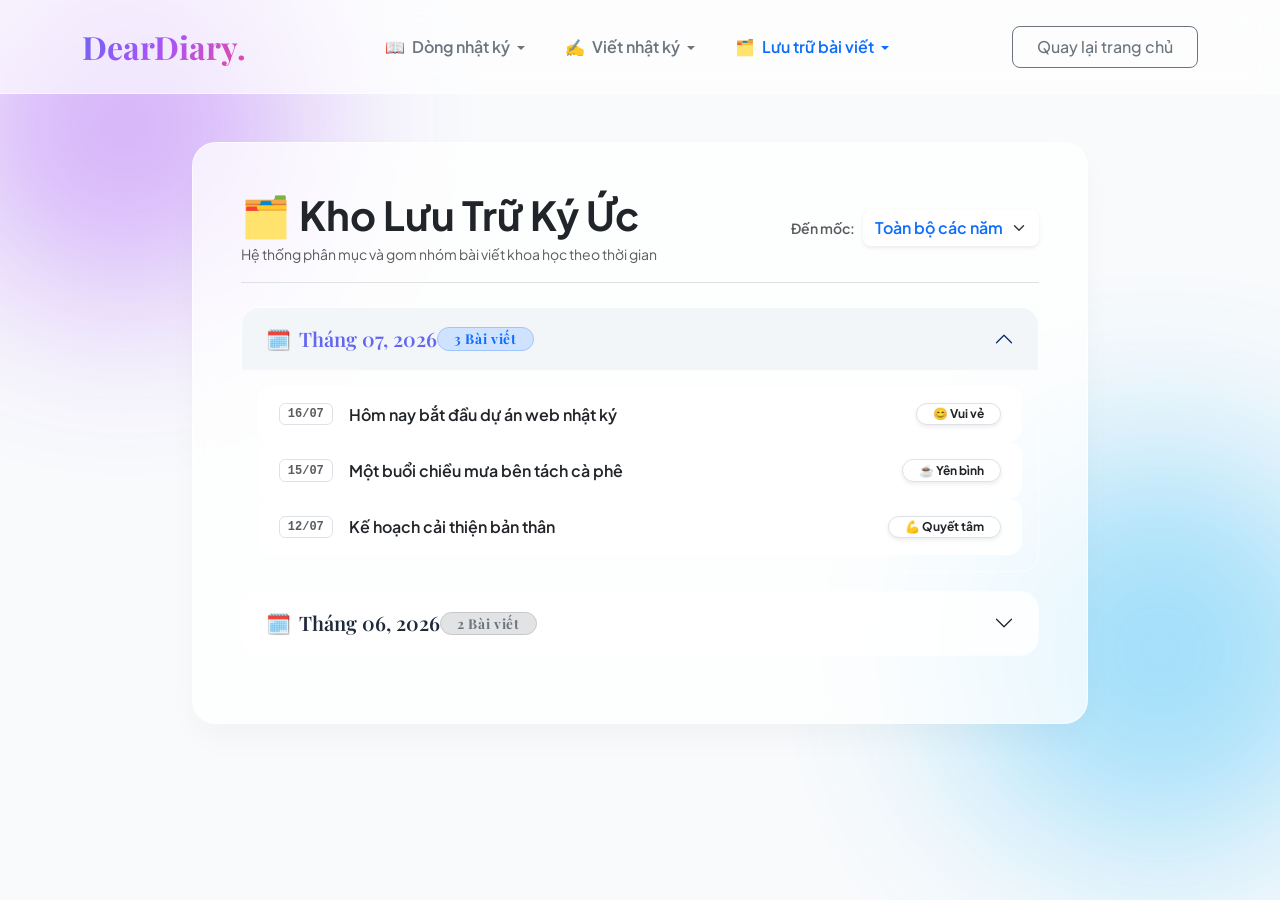
==== storage/archive_post.html @ f4c93299 "V1_Daily_Diary Thay đổi giao diện toàn bộ website" ====
<!doctype html>
<html lang="vi">
   <head>
      <meta charset="UTF-8" />
      <meta name="viewport" content="width=device-width, initial-scale=1.0" />
      <title>Kho Lưu Trữ Bài Viết - DearDiary</title>

      <!-- 1. Nhúng Bootstrap CSS v5.3.8 từ CDN chính thức -->
      <link href="https://cdn.jsdelivr.net/npm/bootstrap@5.3.8/dist/css/bootstrap.min.css" rel="stylesheet" />

      <!-- Google Fonts: Plus Jakarta Sans & Playfair Display -->
      <link
         href="https://fonts.googleapis.com/css2?family=Plus+Jakarta+Sans:wght@400;500;600;700&family=Playfair+Display:ital,wght@0,600;1,400&display=swap"
         rel="stylesheet"
      />

      <!-- Nhúng file CSS tùy biến -->
      <link rel="stylesheet" href="../assets/style.css" />

      <style>
         :root {
            --primary-gradient: linear-gradient(135deg, #6366f1 0%, #a855f7 50%, #ec4899 100%);
            --glass-bg: rgba(255, 255, 255, 0.75);
            --glass-border: rgba(255, 255, 255, 0.6);
         }

         body {
            font-family: "Plus Jakarta Sans", sans-serif;
            background-color: #f8fafc;
            color: #1e293b;
            min-height: 100vh;
            overflow-x: hidden;
         }

         /* Đốm sáng bồng bềnh làm nền (Ambient Glow Orbs) */
         .ambient-orb {
            position: fixed;
            border-radius: 50%;
            filter: blur(90px);
            z-index: -1;
            opacity: 0.45;
            animation: floatOrb 12s infinite alternate ease-in-out;
         }
         .orb-1 {
            width: 350px;
            height: 350px;
            background: #a855f7;
            top: -50px;
            left: -50px;
         }
         .orb-2 {
            width: 400px;
            height: 400px;
            background: #38bdf8;
            bottom: 50px;
            right: -80px;
            animation-delay: -5s;
         }

         @keyframes floatOrb {
            0% {
               transform: translate(0, 0) scale(1);
            }
            100% {
               transform: translate(40px, 50px) scale(1.15);
            }
         }

         /* Navbar Thủy Tinh (Glassmorphism Navbar) */
         .navbar-glass {
            background: rgba(255, 255, 255, 0.65) !important;
            backdrop-filter: blur(16px);
            -webkit-backdrop-filter: blur(16px);
            border-bottom: 1px solid var(--glass-border);
         }

         .logo-brand {
            font-family: "Playfair Display", serif;
            background: var(--primary-gradient);
            background-clip: text;
            -webkit-background-clip: text;
            -webkit-text-fill-color: transparent;
            font-weight: 700;
         }

         /* Dropdown Animation Bay Bổng */
         @media (min-width: 992px) {
            .navbar-nav .dropdown:hover .dropdown-menu {
               opacity: 1;
               visibility: visible;
               transform: translateY(0) scale(1);
               pointer-events: auto;
            }
            .dropdown-menu {
               display: block;
               opacity: 0;
               visibility: hidden;
               transform: translateY(12px) scale(0.95);
               transition: all 0.28s cubic-bezier(0.34, 1.56, 0.64, 1);
               pointer-events: none;
            }
         }

         .dropdown-menu {
            border-radius: 20px !important;
            background: rgba(255, 255, 255, 0.9) !important;
            backdrop-filter: blur(12px);
            border: 1px solid var(--glass-border) !important;
            box-shadow: 0 20px 40px rgba(0, 0, 0, 0.08) !important;
            padding: 10px !important;
         }

         .dropdown-item {
            border-radius: 12px;
            padding: 8px 16px;
            font-weight: 500;
            color: #475569;
            transition: all 0.2s ease;
         }
         .dropdown-item:hover {
            background: rgba(99, 102, 241, 0.08) !important;
            color: #6366f1 !important;
            transform: translateX(6px);
         }

         .dropdown-toggle::after {
            transition: transform 0.25s ease;
            vertical-align: middle;
         }
         .dropdown:hover .dropdown-toggle::after,
         .dropdown-toggle[aria-expanded="true"]::after {
            transform: rotate(180deg);
         }

         /* Accordion Thủy Tinh (Glassmorphism Accordion) */
         .archive-card-wrapper {
            background: var(--glass-bg);
            backdrop-filter: blur(12px);
            border: 1px solid var(--glass-border);
            border-radius: 24px !important;
            box-shadow: 0 15px 35px -5px rgba(0, 0, 0, 0.04);
         }

         .archive-accordion .accordion-item {
            background: transparent !important;
            border: 1px solid var(--glass-border) !important;
            border-radius: 18px !important;
            overflow: hidden;
            margin-bottom: 1.2rem;
         }

         .archive-accordion .accordion-button {
            background: rgba(255, 255, 255, 0.8) !important;
            color: #1e293b !important;
            font-family: "Playfair Display", serif;
            font-weight: 600;
            font-size: 1.25rem;
            padding: 1.2rem 1.5rem;
            box-shadow: none !important;
         }

         .archive-accordion .accordion-button:not(.collapsed) {
            color: #6366f1 !important;
            background: rgba(241, 245, 249, 0.9) !important;
         }

         /* Items trong từng mốc tháng */
         .archive-post-item {
            padding: 1rem 1.25rem;
            border-radius: 14px;
            transition: all 0.25s cubic-bezier(0.34, 1.56, 0.64, 1);
            background-color: rgba(255, 255, 255, 0.9);
            border: 1px solid var(--glass-border);
            cursor: pointer;
         }

         .archive-post-item:hover {
            background-color: #ffffff;
            border-color: #6366f1;
            transform: translateX(8px);
            box-shadow: 0 8px 20px rgba(99, 102, 241, 0.1);
         }

         /* Tinh chỉnh Modal Glassmorphism */
         .glass-modal .modal-content {
            background: rgba(255, 255, 255, 0.92) !important;
            backdrop-filter: blur(20px);
            border: 1px solid var(--glass-border) !important;
            border-radius: 28px !important;
            box-shadow: 0 25px 50px -12px rgba(0, 0, 0, 0.15) !important;
         }
      </style>
   </head>
   <body>
      <!-- Ambient Orbs -->
      <div class="ambient-orb orb-1"></div>
      <div class="ambient-orb orb-2"></div>

      <!-- ================= NAVBAR THỦY TINH ================= -->
      <nav class="navbar navbar-expand-lg navbar-glass sticky-top py-3">
         <div class="container">
            <!-- Brand Logo -->
            <a class="navbar-brand logo-brand fs-2" href="../index.html">DearDiary<span>.</span></a>

            <!-- Nút Toggle Mobile -->
            <button class="navbar-toggler border-0 shadow-none" type="button" data-bs-toggle="collapse" data-bs-target="#navbarDiaryContent">
               <span class="navbar-toggler-icon"></span>
            </button>

            <div class="collapse navbar-collapse" id="navbarDiaryContent">
               <ul class="navbar-nav mx-auto mb-2 mb-lg-0 gap-lg-2">
                  <!-- DROPDOWN 1: Dòng nhật ký -->
                  <li class="nav-item dropdown">
                     <a
                        class="nav-link dropdown-toggle fw-semibold px-3 text-secondary"
                        href="#"
                        id="diaryDropdown"
                        role="button"
                        data-bs-toggle="dropdown"
                     >
                        <span class="me-1">📖</span> Dòng nhật ký
                     </a>
                     <ul class="dropdown-menu border-0" aria-labelledby="diaryDropdown">
                        <li>
                           <a class="dropdown-item py-2 px-3" href="../write/all_post.html"> <span class="me-2">📅</span> Tất cả bài viết </a>
                        </li>
                        <li>
                           <a class="dropdown-item py-2 px-3" href="../write/favorite_posts.html">
                              <span class="me-2">⭐</span> Bài viết yêu thích
                           </a>
                        </li>
                        <li><hr class="dropdown-divider my-1" /></li>
                        <li>
                           <a class="dropdown-item py-2 px-3" href="../write/secret_posts.html"> <span class="me-2">🔒</span> Nhật ký bí mật </a>
                        </li>
                     </ul>
                  </li>

                  <!-- DROPDOWN 2: Viết nhật ký -->
                  <li class="nav-item dropdown">
                     <a
                        class="nav-link dropdown-toggle fw-semibold px-3 text-secondary"
                        href="#"
                        id="writeDropdown"
                        role="button"
                        data-bs-toggle="dropdown"
                     >
                        <span class="me-1">✍️</span> Viết nhật ký
                     </a>
                     <ul class="dropdown-menu border-0" aria-labelledby="writeDropdown">
                        <li>
                           <a class="dropdown-item py-2 px-3" href="../write/post.html"> <span class="me-2">📝</span> Viết bài mới </a>
                        </li>
                        <li>
                           <a class="dropdown-item py-2 px-3" href="../write/quick_post.html">
                              <span class="me-2">⚡</span> Viết nhanh (Short-note)
                           </a>
                        </li>
                        <li><hr class="dropdown-divider my-1" /></li>
                        <li>
                           <a class="dropdown-item py-2 px-3" href="../write/image_diary.html"> <span class="me-2">🖼️</span> Nhật ký hình ảnh </a>
                        </li>
                     </ul>
                  </li>

                  <!-- DROPDOWN 3: Lưu trữ bài viết (Đang Active) -->
                  <li class="nav-item dropdown">
                     <a
                        class="nav-link dropdown-toggle fw-semibold px-3 text-primary active"
                        href="#"
                        id="archiveDropdown"
                        role="button"
                        data-bs-toggle="dropdown"
                     >
                        <span class="me-1">🗂️</span> Lưu trữ bài viết
                     </a>
                     <ul class="dropdown-menu border-0" aria-labelledby="archiveDropdown">
                        <li class="dropdown-header text-uppercase font-monospace fs-7 text-muted px-3 pt-2">Theo Thời Gian</li>
                        <li>
                           <a class="dropdown-item py-2 px-3" href="#archive-2026-07"> <span class="me-2">🗓️</span> Tháng 7, 2026 </a>
                        </li>
                        <li>
                           <a class="dropdown-item py-2 px-3" href="#archive-2026-06"> <span class="me-2">🗓️</span> Tháng 6, 2026 </a>
                        </li>
                        <li><hr class="dropdown-divider my-1" /></li>
                        <li>
                           <a class="dropdown-item py-2 px-3 fw-bold text-primary active" href="archive_post.html">
                              <span class="me-2">📁</span> Toàn bộ kho lưu trữ
                           </a>
                        </li>
                     </ul>
                  </li>
               </ul>

               <div class="d-flex">
                  <a href="../index.html" class="btn btn-outline-secondary px-4 py-2 rounded-3 fw-medium"> Quay lại trang chủ </a>
               </div>
            </div>
         </div>
      </nav>

      <!-- ================= NỘI DUNG CHÍNH (KHO LƯU TRỮ) ================= -->
      <main class="container my-5" style="max-width: 920px">
         <!-- HEADER VÀ THANH LỌC THỜI GIAN DẠNG SELECT DROPDOWN -->
         <div class="archive-card-wrapper p-4 p-md-5 mb-4">
            <header class="d-flex flex-column flex-md-row justify-content-between align-items-md-center gap-3 mb-4 pb-3 border-bottom">
               <div>
                  <h1 class="display-6 fw-bold font-serif text-dark mb-1 d-flex align-items-center gap-2"><span>🗂️</span> Kho Lưu Trữ Ký Ức</h1>
                  <p class="text-muted small mb-0">Hệ thống phân mục và gom nhóm bài viết khoa học theo thời gian</p>
               </div>

               <!-- LỰA CHỌN SELECT DROPDOWN LỌC MỐC THỜI GIAN -->
               <div class="d-flex align-items-center gap-2">
                  <span class="text-muted small fw-semibold text-nowrap">Đến mốc:</span>
                  <select
                     class="form-select border-0 bg-white rounded-3 fw-semibold shadow-sm text-primary"
                     id="timeSelectFilter"
                     style="min-width: 170px"
                  >
                     <option value="all" selected>Toàn bộ các năm</option>
                     <option value="collapseJuly2026">Tháng 07, 2026</option>
                     <option value="collapseJune2026">Tháng 06, 2026</option>
                  </select>
               </div>
            </header>

            <!-- DANH SÁCH ACCORDION SỔ XUỐNG -->
            <div class="accordion archive-accordion" id="archiveTimeline">
               <!-- MỐC THỜI GIAN 1: THÁNG 7, 2026 -->
               <div class="accordion-item" id="archive-2026-07">
                  <h2 class="accordion-header" id="headingJuly2026">
                     <button
                        class="accordion-button d-flex justify-content-between align-items-center"
                        type="button"
                        data-bs-toggle="collapse"
                        data-bs-target="#collapseJuly2026"
                     >
                        <span class="d-flex align-items-center gap-2"> <span>🗓️</span> Tháng 07, 2026 </span>
                        <span class="badge bg-primary-subtle text-primary border border-primary-subtle rounded-pill fs-7 px-3 py-1 me-3"
                           >3 Bài viết</span
                        >
                     </button>
                  </h2>
                  <div id="collapseJuly2026" class="accordion-collapse collapse show" data-bs-parent="#archiveTimeline">
                     <div class="accordion-body p-3">
                        <div class="d-flex flex-column gap-2.5">
                           <div
                              class="archive-post-item d-flex justify-content-between align-items-center"
                              data-title="Hôm nay bắt đầu dự án web nhật ký"
                              data-date="16/07/2026"
                              data-mood="😊 Vui vẻ"
                              data-content="Cuối cùng thì mình cũng bắt tay vào thiết kế giao diện cho trang web nhật ký cá nhân. Quyết định làm phần Front-end trước cho thật ưng ý..."
                           >
                              <div class="d-flex align-items-center gap-3">
                                 <span class="badge bg-white text-muted border font-monospace">16/07</span>
                                 <h6 class="mb-0 fw-semibold text-dark">Hôm nay bắt đầu dự án web nhật ký</h6>
                              </div>
                              <span class="badge bg-white text-dark border rounded-pill px-3 py-1.5 shadow-sm">😊 Vui vẻ</span>
                           </div>

                           <div
                              class="archive-post-item d-flex justify-content-between align-items-center"
                              data-title="Một buổi chiều mưa bên tách cà phê"
                              data-date="15/07/2026"
                              data-mood="☕ Yên bình"
                              data-content="Trời đổ mưa rào vào cuối chiều. Ngồi bên cửa sổ, nhâm nhi ly cà phê ấm và đọc nốt chương sách còn dang dở..."
                           >
                              <div class="d-flex align-items-center gap-3">
                                 <span class="badge bg-white text-muted border font-monospace">15/07</span>
                                 <h6 class="mb-0 fw-semibold text-dark">Một buổi chiều mưa bên tách cà phê</h6>
                              </div>
                              <span class="badge bg-white text-dark border rounded-pill px-3 py-1.5 shadow-sm">☕ Yên bình</span>
                           </div>

                           <div
                              class="archive-post-item d-flex justify-content-between align-items-center"
                              data-title="Kế hoạch cải thiện bản thân"
                              data-date="12/07/2026"
                              data-mood="💪 Quyết tâm"
                              data-content="Dạo này ngồi máy tính nhiều quá nên người hơi oải. Mình vừa lên lịch sẽ dành ra đúng 30 phút mỗi ngày..."
                           >
                              <div class="d-flex align-items-center gap-3">
                                 <span class="badge bg-white text-muted border font-monospace">12/07</span>
                                 <h6 class="mb-0 fw-semibold text-dark">Kế hoạch cải thiện bản thân</h6>
                              </div>
                              <span class="badge bg-white text-dark border rounded-pill px-3 py-1.5 shadow-sm">💪 Quyết tâm</span>
                           </div>
                        </div>
                     </div>
                  </div>
               </div>

               <!-- MỐC THỜI GIAN 2: THÁNG 6, 2026 -->
               <div class="accordion-item" id="archive-2026-06">
                  <h2 class="accordion-header" id="headingJune2026">
                     <button
                        class="accordion-button collapsed d-flex justify-content-between align-items-center"
                        type="button"
                        data-bs-toggle="collapse"
                        data-bs-target="#collapseJune2026"
                     >
                        <span class="d-flex align-items-center gap-2"> <span>🗓️</span> Tháng 06, 2026 </span>
                        <span class="badge bg-secondary-subtle text-secondary border border-secondary-subtle rounded-pill fs-7 px-3 py-1 me-3"
                           >2 Bài viết</span
                        >
                     </button>
                  </h2>
                  <div id="collapseJune2026" class="accordion-collapse collapse" data-bs-parent="#archiveTimeline">
                     <div class="accordion-body p-3">
                        <div class="d-flex flex-column gap-2.5">
                           <div
                              class="archive-post-item d-flex justify-content-between align-items-center"
                              data-title="Chuyến du lịch Sa Pa cùng gia đình"
                              data-date="28/06/2026"
                              data-mood="🥳 Hào hứng"
                              data-content="Gia đình mình vừa có một chuyến đi tuyệt vời đến Sa Pa. Không khí se lạnh mùa hè thật dễ chịu..."
                           >
                              <div class="d-flex align-items-center gap-3">
                                 <span class="badge bg-white text-muted border font-monospace">28/06</span>
                                 <h6 class="mb-0 fw-semibold text-dark">Chuyến du lịch Sa Pa cùng gia đình</h6>
                              </div>
                              <span class="badge bg-white text-dark border rounded-pill px-3 py-1.5 shadow-sm">🥳 Hào hứng</span>
                           </div>

                           <div
                              class="archive-post-item d-flex justify-content-between align-items-center"
                              data-title="Tổng kết mục tiêu nửa đầu năm 2026"
                              data-date="15/06/2026"
                              data-mood="☕ Yên bình"
                              data-content="Nửa năm đã trôi qua thật nhanh. Nhìn lại những việc đã làm được và những mục tiêu chưa hoàn thành..."
                           >
                              <div class="d-flex align-items-center gap-3">
                                 <span class="badge bg-white text-muted border font-monospace">15/06</span>
                                 <h6 class="mb-0 fw-semibold text-dark">Tổng kết mục tiêu nửa đầu năm 2026</h6>
                              </div>
                              <span class="badge bg-white text-dark border rounded-pill px-3 py-1.5 shadow-sm">☕ Yên bình</span>
                           </div>
                        </div>
                     </div>
                  </div>
               </div>
            </div>
         </div>
      </main>

      <!-- ================= BOX MODAL PREVIEW BỒNG BỀNH ================= -->
      <div class="modal-overlay glass-modal" id="diaryModal">
         <div class="modal-content border-0 p-4" style="max-width: 620px">
            <button class="modal-close text-dark" id="closeModalBtn">&times;</button>
            <div class="modal-body py-2" id="modalBody">
               <div class="modal-meta-row mb-3 d-flex gap-3 text-muted small align-items-center">
                  <span id="modalDate" class="font-monospace fw-semibold"></span>
                  <span id="modalMood" class="badge bg-white text-dark border shadow-sm"></span>
               </div>
               <h2 class="modal-title text-dark font-serif fw-bold mb-3" id="modalTitle">Tiêu đề</h2>
               <div class="modal-text fs-5 font-serif lh-lg text-secondary" id="modalText">
                  <!-- Dữ liệu render tự động -->
               </div>
            </div>
         </div>
      </div>

      <!-- Nhúng JS Bootstrap -->
      <script src="https://cdn.jsdelivr.net/npm/bootstrap@5.3.8/dist/js/bootstrap.bundle.min.js"></script>

      <!-- ================= JAVASCRIPT XỬ LÝ DROPDOWN SELECT & MODAL ================= -->
      <script>
         const modal = document.getElementById("diaryModal");
         const closeModalBtn = document.getElementById("closeModalBtn");
         const modalDate = document.getElementById("modalDate");
         const modalMood = document.getElementById("modalMood");
         const modalTitle = document.getElementById("modalTitle");
         const modalText = document.getElementById("modalText");

         // 1. Xử lý Select Dropdown tự động xổ Accordion tương ứng
         const timeSelectFilter = document.getElementById("timeSelectFilter");
         timeSelectFilter.addEventListener("change", function () {
            const targetId = this.value;
            if (targetId === "all") return;

            const targetCollapse = document.getElementById(targetId);
            if (targetCollapse) {
               const bsCollapse = new bootstrap.Collapse(targetCollapse, { toggle: true });
               targetCollapse.scrollIntoView({ behavior: "smooth", block: "center" });
            }
         });

         // 2. Xử lý Mở Box Modal xem nội dung chi tiết
         document.querySelectorAll(".archive-post-item").forEach((item) => {
            item.addEventListener("click", function () {
               const title = this.getAttribute("data-title");
               const date = this.getAttribute("data-date");
               const mood = this.getAttribute("data-mood");
               const content = this.getAttribute("data-content");

               modalDate.innerText = date;
               modalMood.innerText = mood;
               modalTitle.innerText = title;
               modalText.innerHTML = `<p>${content}</p><p class="text-muted fs-7 border-top pt-3 mt-4"><em>💡 (Nội dung bài viết đầy đủ sẽ tự động load từ Cơ sở dữ liệu MySQL)</em></p>`;

               modal.classList.add("show");
               document.body.style.overflow = "hidden";
            });
         });

         function closeModal() {
            modal.classList.remove("show");
            document.body.style.overflow = "";
         }

         closeModalBtn.addEventListener("click", closeModal);
         modal.addEventListener("click", (e) => {
            if (e.target === modal) closeModal();
         });
         document.addEventListener("keydown", (e) => {
            if (e.key === "Escape" && modal.classList.contains("show")) closeModal();
         });
      </script>
   </body>
</html>
---- assets/style.css ----
/* --- 1. Reset CSS & Biến dùng chung --- */
* { margin: 0; padding: 0; box-sizing: border-box; }
:root { --bg-color: #FAF9F6; /* Màu nền trắng kem ấm áp, đỡ mỏi mắt */
    --card-bg: #FFFFFF; /* Màu nền thẻ bài viết */
    --text-main: #2D3748; /* Màu chữ chính xám đậm dễ đọc */
    --text-muted: #718096; /* Màu chữ phụ xám nhạt */
    --accent-color: #4A5568; /* Màu điểm nhấn (nút bấm, logo) */
    --primary-color: #4F46E5; /* Màu xanh dịu cho nút nổi bật */
    --border-color: #E2E8F0; /* Màu đường viền */
    --font-sans: 'Inter', sans-serif; --font-serif: 'Playfair Display', Georgia, serif; }
body { background-color: var(--bg-color); color: var(--text-main); font-family: var(--font-sans); line-height: 1.6; padding-bottom: 50px; }
/* --- 2. Thanh điều hướng (Navbar) --- */
.navbar { background-color: var(--card-bg); border-bottom: 1px solid var(--border-color); position: sticky; top: 0; z-index: 100; }
.nav-container { max-width: 1000px; margin: 0 auto; padding: 15px 20px; display: flex; justify-content: space-between; align-items: center; }
.logo { font-family: var(--font-serif); font-size: 1.5rem; font-weight: 600; text-decoration: none; color: var(--text-main); }
.logo span { color: var(--primary-color); }
/* Nút viết bài mới */
.btn-primary { background-color: var(--primary-color); color: white; border: none; padding: 10px 18px; border-radius: 8px; font-size: 0.9rem; font-weight: 500; cursor: pointer; /* Hiện bàn tay khi rê chuột */
    display: flex; align-items: center; gap: 8px; transition: background 0.2s ease; }
.btn-primary:hover { background-color: #4338CA; }
/* --- 3. Bố cục chính --- */
.main-container { max-width: 1000px; margin: 40px auto 0; padding: 0 20px; }
.main-header { margin-bottom: 40px; }
.main-header h1 { font-family: var(--font-serif); font-size: 2.5rem; color: var(--text-main); margin-bottom: 8px; }
.subtitle { color: var(--text-muted); font-size: 1.1rem; }
/* --- 4. Thiết kế lưới bài viết (Diary Grid) --- */
.diary-grid { display: grid; grid-template-columns: repeat(auto-fill, minmax(300px, 1fr)); gap: 25px; }
.diary-card { background-color: var(--card-bg); border: 1px solid var(--border-color); border-radius: 12px; padding: 24px; display: flex; flex-direction: column; justify-content: space-between; transition: transform 0.2s ease, box-shadow 0.2s ease; cursor: pointer; /* HIỆN BÀN TAY CHO TOÀN BỘ THẺ NHẬT KÝ */ }
.diary-card:hover { transform: translateY(-4px); box-shadow: 0 10px 20px rgba(0,0,0,0.05); }
.card-meta { display: flex; justify-content: space-between; font-size: 0.8rem; color: var(--text-muted); margin-bottom: 12px; }
.mood { background-color: #EDF2F7; padding: 2px 8px; border-radius: 12px; font-weight: 500; }
.card-title { font-family: var(--font-serif); font-size: 1.25rem; margin-bottom: 12px; color: var(--text-main); }
.card-preview { font-size: 0.95rem; color: var(--text-muted); margin-bottom: 20px; display: -webkit-box; line-clamp: 2; -webkit-line-clamp: 3; -webkit-box-orient: vertical; overflow: hidden; cursor: pointer; }
.card-footer { border-top: 1px dashed var(--border-color); padding-top: 12px; }
.btn-text { color: var(--primary-color); text-decoration: none; font-size: 0.9rem; font-weight: 500; cursor: pointer; /* HIỆN BÀN TAY CHO CHỮ "Đọc chi tiết" */ }
.btn-text:hover { text-decoration: underline; }
/* --- 5. Giao diện Modal Preview (Popup kiểu Facebook) --- */
.modal-overlay { position: fixed; top: 0; left: 0; width: 100%; height: 100%; background-color: rgba(0, 0, 0, 0.5); /* Tối nền phía sau */
    backdrop-filter: blur(4px); /* Làm mờ hậu cảnh */
    display: flex; justify-content: center; align-items: center; z-index: 1000; opacity: 0; visibility: hidden; transition: all 0.3s ease-in-out; }
.modal-overlay.show { opacity: 1; visibility: visible; }
.modal-content { background-color: var(--card-bg); width: 90%; max-width: 650px; border-radius: 16px; box-shadow: 0 20px 25px -5px rgba(0, 0, 0, 0.1), 0 10px 10px -5px rgba(0, 0, 0, 0.04); position: relative; padding: 35px; transform: translateY(-20px); transition: transform 0.3s ease-in-out; max-height: 85vh; overflow-y: auto; }
.modal-overlay.show .modal-content { transform: translateY(0); }
/* Nút Đóng (X) */
.modal-close { position: absolute; top: 20px; right: 25px; background: none; border: none; font-size: 1.8rem; color: var(--text-muted); cursor: pointer; /* Hiện bàn tay cho nút đóng */
    transition: color 0.2s; line-height: 1; }
.modal-close:hover { color: var(--text-main); }
/* Chi tiết nội dung bên trong modal */
.modal-meta-row { display: flex; gap: 15px; align-items: center; font-size: 0.85rem; color: var(--text-muted); margin-bottom: 15px; }
.modal-mood { background-color: #EDF2F7; padding: 2px 8px; border-radius: 12px; font-weight: 500; color: var(--text-main); }
.modal-title { font-family: var(--font-serif); font-size: 1.8rem; color: var(--text-main); line-height: 1.3; margin-bottom: 20px; }
.modal-text { font-family: var(--font-serif); font-size: 1.1rem; color: var(--text-main); line-height: 1.8; }
.modal-text p { margin-bottom: 15px; }
.modal-note { font-size: 0.9rem; color: var(--text-muted); margin-top: 30px; border-top: 1px solid var(--border-color); padding-top: 15px; }
/* Thêm/Sửa đổi phần này trong style.css để đồng nhất với Bootstrap */
.logo { font-family: var(--font-serif); font-weight: 600; text-decoration: none; color: var(--text-main); }
.logo span { color: var(--primary-color); }
/* Tinh chỉnh màu nút viết bài mới theo Bootstrap */
.btn-primary-custom { background-color: var(--primary-color) !important; border-color: var(--primary-color) !important; font-size: 0.9rem; }
.btn-primary-custom:hover { background-color: #4338CA !important; }
/* Làm đẹp hơn cho các link menu trên Header */
.navbar-nav .nav-link { color: var(--text-muted); transition: color 0.2s ease; }
.navbar-nav .nav-link:hover, 
.navbar-nav .nav-link.active { color: var(--primary-color) !important; }
/* Thêm/Sửa đổi phần này trong style.css để đồng nhất với Bootstrap */
.logo { font-family: var(--font-serif); font-weight: 600; text-decoration: none; color: var(--text-main); }
.logo span { color: var(--primary-color); }
/* Tinh chỉnh màu nút viết bài mới theo Bootstrap */
.btn-primary-custom { background-color: var(--primary-color) !important; border-color: var(--primary-color) !important; font-size: 0.9rem; }
.btn-primary-custom:hover { background-color: #4338CA !important; }
/* Làm đẹp hơn cho các link menu trên Header */
.navbar-nav .nav-link { color: var(--text-muted); transition: color 0.2s ease; }
.navbar-nav .nav-link:hover, 
.navbar-nav .nav-link.active { color: var(--primary-color) !important; }
/* --- Tinh chỉnh thêm cho trang Viết nhật ký (post.html) --- */
/* Ô input tiêu đề không viền, khi focus không bị bóng xanh mặc định */
.title-input:focus,
.content-textarea:focus { outline: none !important; box-shadow: none !important; background-color: transparent !important; }
/* Tinh chỉnh phần chọn cảm xúc (Mood buttons) */
.mood-btn { transition: all 0.2s ease-in-out; }
.mood-btn.active { background-color: var(--primary-color) !important; border-color: var(--primary-color) !important; color: white !important; }
.mood-btn:hover:not(.active) { background-color: #f3f4f6 !important; border-color: #cbd5e1 !important; }
/* Khung kéo thả ảnh */
.image-upload-wrapper { border: 2px dashed #cbd5e1 !important; transition: border-color 0.2s; }
.image-upload-wrapper:hover { border-color: var(--primary-color) !important; }
/* Trải nghiệm soạn thảo nội dung */
.content-textarea { resize: none; /* Khóa không cho người dùng kéo giãn khung textarea */ }
/* --- Tinh chỉnh ô chọn ngày viết độc đáo --- */
.custom-date-wrapper { cursor: pointer; }
.custom-date-card { border-color: #e2e8f0 !important; transition: all 0.25s cubic-bezier(0.4, 0, 0.2, 1); }
/* Hiệu ứng khi di chuột qua thẻ lịch */
.custom-date-wrapper:hover .custom-date-card { border-color: var(--primary-color) !important; box-shadow: 0 4px 12px rgba(79, 70, 229, 0.08); transform: translateY(-1px); }
/* Định dạng chữ nhỏ phía trên ngày */
.fs-7 { font-size: 0.7rem !important; letter-spacing: 0.05em; }
/* --- TRANG TRÍ BỘ LỊCH TỰ THIẾT KẾ (CUSTOM DATEPICKER) --- */
.custom-date-trigger { cursor: pointer; border-color: #e2e8f0 !important; transition: all 0.25s cubic-bezier(0.4, 0, 0.2, 1); user-select: none; }
.custom-date-trigger:hover { border-color: var(--primary-color) !important; box-shadow: 0 4px 12px rgba(79, 70, 229, 0.08); transform: translateY(-1px); }
/* Khung Dropdown chứa bảng lịch */
.calendar-dropdown { position: absolute; top: 100%; left: 12px; right: 12px; z-index: 1050; margin-top: 8px; width: calc(100% - 24px); min-width: 290px; transform-origin: top center; /* Hiệu ứng Animation bung ra mượt mà */
    animation: slideDownFade 0.3s cubic-bezier(0.16, 1, 0.3, 1) forwards; }
/* Các thứ trong tuần */
.calendar-weekdays { grid-template-columns: repeat(7, 1fr); font-size: 0.75rem; }
/* Các ngày trong tháng */
.calendar-days { grid-template-columns: repeat(7, 1fr); gap: 4px; }
/* Thiết kế từng nút ngày */
.calendar-day { font-size: 0.85rem; padding: 8px 0; border-radius: 50%; cursor: pointer; user-select: none; display: flex; align-items: center; justify-content: center; aspect-ratio: 1; transition: all 0.2s ease; }
.calendar-day:hover:not(.empty):not(.active) { background-color: #f1f5f9; color: var(--primary-color); transform: scale(1.1); }
/* Ngày rỗng (những ô trống đầu tháng) */
.calendar-day.empty { cursor: default; background: transparent; }
/* Ngày hôm nay (nhưng chưa được click chọn) */
.calendar-day.today { border: 1px solid var(--primary-color); color: var(--primary-color); font-weight: 600; }
/* Ngày đang được click chọn */
.calendar-day.active { background-color: var(--primary-color) !important; color: white !important; font-weight: 600; box-shadow: 0 4px 10px rgba(79, 70, 229, 0.3); animation: pulseSelect 0.25s ease-out; }
/* Nút chuyển tháng */
.nav-cal-btn { width: 28px; height: 28px; display: flex; align-items: center; justify-content: center; padding: 0; border: none; background-color: #f8fafc; transition: background 0.2s; }
.nav-cal-btn:hover { background-color: #e2e8f0; }
/* KEYFRAMES ANIMATION */
@keyframes slideDownFade {
 from { opacity: 0; transform: translateY(-10px) scale(0.98); }
to { opacity: 1; transform: translateY(0) scale(1); }
 }
@keyframes pulseSelect {
 0% { transform: scale(0.9); }
50% { transform: scale(1.15); }
100% { transform: scale(1); }
 }
/* Tinh chỉnh nút dropdown cảm xúc */
.custom-mood-trigger { border-color: #e2e8f0 !important; background-color: #fff !important; transition: all 0.25s cubic-bezier(0.4, 0, 0.2, 1); }
.custom-mood-trigger:hover,
.custom-mood-trigger:focus { border-color: var(--primary-color) !important; box-shadow: 0 4px 12px rgba(79, 70, 229, 0.08) !important; transform: translateY(-1px); }
/* Đảm bảo mũi tên dropdown căn giữa đẹp đẽ */
.custom-mood-trigger::after { margin-left: 10px; color: var(--text-muted); }
/* Tông màu vàng ấm áp riêng cho nút hoặc điểm nhấn trang Viết nhanh */
.btn-warning { background-color: #FBBF24 !important; border-color: #FBBF24 !important; color: #1F2937 !important; }
.btn-warning:hover { background-color: #F59E0B !important; }
/* Hiệu ứng focus nhẹ riêng cho khung viết nhanh */
.content-textarea { resize: none; }
/* style.css (Thêm đoạn này xuống cuối) */
.fs-7 { font-size: 0.85rem !important; /* Thu nhỏ cỡ chữ xem trước ở màn hình 4 cột cho đỡ ngợp */ }
/* --- TRẠNG THÁI ACTIVE CHO NAVBAR & DROPDOWN --- */
/* 1. Làm sáng chữ cho nút Dropdown lớn trên Navbar khi active */
.navbar-nav .nav-link.active { color: var(--primary-color) !important; font-weight: 600 !important; }
/* 2. Làm sáng mục con được chọn bên trong menu thả xuống */
.dropdown-menu .dropdown-item.active, 
.dropdown-menu .dropdown-item:active { background-color: var(--primary-color) !important; /* Màu xanh Indigo thương hiệu */
    color: #ffffff !important; /* Chữ chuyển sang màu trắng */
    font-weight: 600; }
/* 3. Thêm icon tích nhỏ phía trước mục đang active (Tùy chọn - tạo điểm nhấn tinh tế) */
.dropdown-menu .dropdown-item.active::after { content: " •"; font-size: 1.2rem; line-height: 0; vertical-align: middle; color: #fff; }
/* --- TRẠNG THÁI ACTIVE ĐỒNG BỘ CHUẨN XANH DƯƠNG --- */
/* 1. Làm sáng chữ cho nút Dropdown lớn trên Navbar khi active */
.navbar-nav .nav-link.active { color: #0d6efd !important; /* Màu xanh dương chuẩn giống trong ảnh */
    font-weight: 600 !important; }
/* 2. Làm sáng mục con dropdown được chọn (Chỉ đổi màu chữ, không tô nền) */
.dropdown-menu .dropdown-item.active, 
.dropdown-menu .dropdown-item:active { background-color: transparent !important; /* Loại bỏ hoàn toàn màu nền đậm */
    color: #0d6efd !important; /* Chuyển chữ sang màu xanh dương giống ảnh của bạn */
    font-weight: 600 !important; /* Làm đậm chữ lên để tăng độ nhận diện */ }
/* 3. Hiệu ứng hover nhẹ khi người dùng rê chuột qua mục đang active */
.dropdown-menu .dropdown-item.active:hover { background-color: #f8f9fa !important; /* Nền xám cực nhẹ khi hover */
    color: #0b5ed7 !important; /* Tông xanh dương đậm hơn một chút */ }
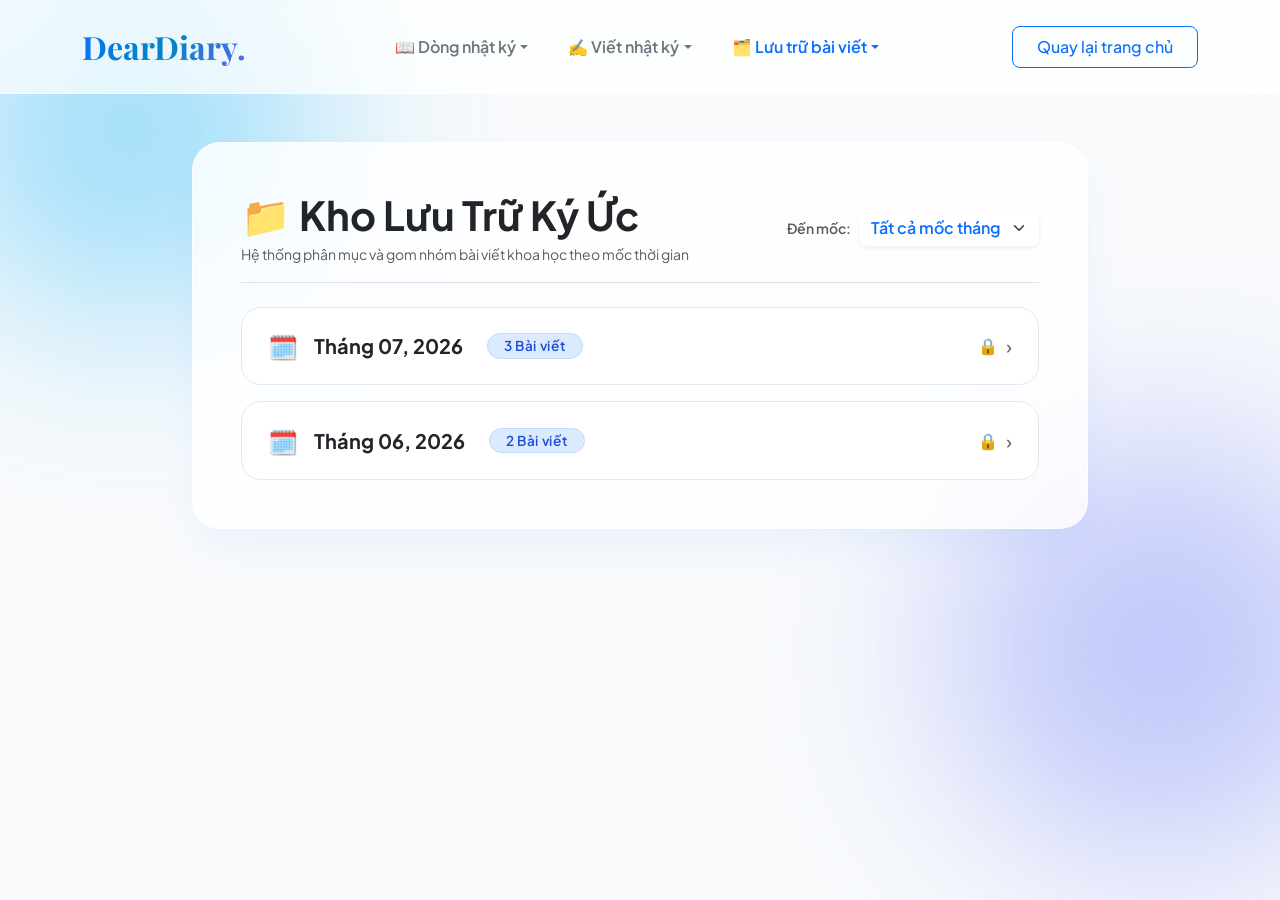
==== commit b09f9fae: "Update_Archive_Post" ====
--- a/storage/archive_post.html
+++ b/storage/archive_post.html
@@ -5,7 +5,7 @@
       <meta name="viewport" content="width=device-width, initial-scale=1.0" />
       <title>Kho Lưu Trữ Bài Viết - DearDiary</title>
 
-      <!-- 1. Nhúng Bootstrap CSS v5.3.8 từ CDN chính thức -->
+      <!-- Bootstrap CSS v5.3.8 CDN -->
       <link href="https://cdn.jsdelivr.net/npm/bootstrap@5.3.8/dist/css/bootstrap.min.css" rel="stylesheet" />
 
       <!-- Google Fonts: Plus Jakarta Sans & Playfair Display -->
@@ -14,14 +14,15 @@
          rel="stylesheet"
       />
 
-      <!-- Nhúng file CSS tùy biến -->
+      <!-- File CSS tùy biến -->
       <link rel="stylesheet" href="../assets/style.css" />
 
       <style>
          :root {
-            --primary-gradient: linear-gradient(135deg, #6366f1 0%, #a855f7 50%, #ec4899 100%);
-            --glass-bg: rgba(255, 255, 255, 0.75);
-            --glass-border: rgba(255, 255, 255, 0.6);
+            --primary-gradient: linear-gradient(135deg, #0d6efd 0%, #0284c7 50%, #6366f1 100%);
+            --glass-bg: rgba(255, 255, 255, 0.82);
+            --glass-border: rgba(255, 255, 255, 0.7);
+            --theme-blue: #0d6efd;
          }
 
          body {
@@ -32,28 +33,28 @@
             overflow-x: hidden;
          }
 
-         /* Đốm sáng bồng bềnh làm nền (Ambient Glow Orbs) */
+         /* Đốm sáng bồng bềnh (Ambient Glow Orbs) */
          .ambient-orb {
             position: fixed;
             border-radius: 50%;
-            filter: blur(90px);
+            filter: blur(95px);
             z-index: -1;
             opacity: 0.45;
             animation: floatOrb 12s infinite alternate ease-in-out;
          }
          .orb-1 {
-            width: 350px;
-            height: 350px;
-            background: #a855f7;
-            top: -50px;
-            left: -50px;
+            width: 380px;
+            height: 380px;
+            background: #38bdf8;
+            top: -60px;
+            left: -60px;
          }
          .orb-2 {
-            width: 400px;
-            height: 400px;
-            background: #38bdf8;
-            bottom: 50px;
-            right: -80px;
+            width: 420px;
+            height: 420px;
+            background: #818cf8;
+            bottom: 40px;
+            right: -90px;
             animation-delay: -5s;
          }
 
@@ -66,9 +67,9 @@
             }
          }
 
-         /* Navbar Thủy Tinh (Glassmorphism Navbar) */
+         /* Navbar Glassmorphism */
          .navbar-glass {
-            background: rgba(255, 255, 255, 0.65) !important;
+            background: rgba(255, 255, 255, 0.7) !important;
             backdrop-filter: blur(16px);
             -webkit-backdrop-filter: blur(16px);
             border-bottom: 1px solid var(--glass-border);
@@ -83,7 +84,6 @@
             font-weight: 700;
          }
 
-         /* Dropdown Animation Bay Bổng */
          @media (min-width: 992px) {
             .navbar-nav .dropdown:hover .dropdown-menu {
                opacity: 1;
@@ -103,10 +103,10 @@
 
          .dropdown-menu {
             border-radius: 20px !important;
-            background: rgba(255, 255, 255, 0.9) !important;
+            background: rgba(255, 255, 255, 0.95) !important;
             backdrop-filter: blur(12px);
             border: 1px solid var(--glass-border) !important;
-            box-shadow: 0 20px 40px rgba(0, 0, 0, 0.08) !important;
+            box-shadow: 0 20px 40px rgba(13, 110, 253, 0.08) !important;
             padding: 10px !important;
          }
 
@@ -118,403 +118,518 @@
             transition: all 0.2s ease;
          }
          .dropdown-item:hover {
-            background: rgba(99, 102, 241, 0.08) !important;
-            color: #6366f1 !important;
+            background: rgba(13, 110, 253, 0.08) !important;
+            color: var(--theme-blue) !important;
             transform: translateX(6px);
          }
 
-         .dropdown-toggle::after {
-            transition: transform 0.25s ease;
-            vertical-align: middle;
-         }
-         .dropdown:hover .dropdown-toggle::after,
-         .dropdown-toggle[aria-expanded="true"]::after {
-            transform: rotate(180deg);
-         }
-
-         /* Accordion Thủy Tinh (Glassmorphism Accordion) */
+         /* Khung Lưu Trữ Main Card */
          .archive-card-wrapper {
             background: var(--glass-bg);
-            backdrop-filter: blur(12px);
+            backdrop-filter: blur(14px);
             border: 1px solid var(--glass-border);
-            border-radius: 24px !important;
-            box-shadow: 0 15px 35px -5px rgba(0, 0, 0, 0.04);
-         }
-
-         .archive-accordion .accordion-item {
-            background: transparent !important;
+            border-radius: 28px !important;
+            box-shadow: 0 20px 45px -10px rgba(13, 110, 253, 0.08);
+         }
+
+         /* MỤC THÁNG BẢO MẬT DẠNG BUTTON/BOX */
+         .month-row-item {
+            background: #ffffff;
+            border: 1px solid #e2e8f0;
+            border-radius: 20px;
+            padding: 1.2rem 1.6rem;
+            transition: all 0.3s cubic-bezier(0.34, 1.56, 0.64, 1);
+            cursor: pointer;
+            display: flex;
+            align-items: center;
+            justify-content: space-between;
+         }
+
+         .month-row-item:hover {
+            border-color: var(--theme-blue);
+            transform: translateY(-4px) scale(1.01);
+            box-shadow: 0 12px 25px rgba(13, 110, 253, 0.12);
+         }
+
+         /* Chỉnh màu Badge đếm bài viết theo yêu cầu */
+         .badge-count-blue {
+            background-color: #dbeafe !important;
+            color: #1d4ed8 !important;
+            border: 1px solid #bfdbfe !important;
+            font-weight: 600;
+         }
+
+         .badge-count-gray {
+            background-color: #f1f5f9 !important;
+            color: #64748b !important;
+            border: 1px solid #e2e8f0 !important;
+            font-weight: 600;
+         }
+
+         /* Box Modal Glassmorphic */
+         .modal-overlay {
+            position: fixed;
+            top: 0;
+            left: 0;
+            width: 100%;
+            height: 100%;
+            background: rgba(15, 23, 42, 0.45);
+            backdrop-filter: blur(10px);
+            z-index: 2000;
+            display: flex;
+            align-items: center;
+            justify-content: center;
+            opacity: 0;
+            visibility: hidden;
+            transition: all 0.3s cubic-bezier(0.16, 1, 0.3, 1);
+         }
+         .modal-overlay.show {
+            opacity: 1;
+            visibility: visible;
+         }
+
+         .modal-content-custom {
+            background: rgba(255, 255, 255, 0.95) !important;
+            backdrop-filter: blur(24px);
             border: 1px solid var(--glass-border) !important;
-            border-radius: 18px !important;
-            overflow: hidden;
-            margin-bottom: 1.2rem;
-         }
-
-         .archive-accordion .accordion-button {
-            background: rgba(255, 255, 255, 0.8) !important;
+            border-radius: 32px !important;
+            box-shadow: 0 30px 60px -12px rgba(0, 0, 0, 0.2) !important;
+            width: 92%;
+            max-width: 660px;
+            transform: scale(0.88) translateY(20px);
+            transition: all 0.32s cubic-bezier(0.34, 1.56, 0.64, 1);
+            max-height: 85vh;
+            overflow-y: auto;
+         }
+         .modal-overlay.show .modal-content-custom {
+            transform: scale(1) translateY(0);
+         }
+
+         /* Ô Nhập PIN */
+         .pin-input {
+            letter-spacing: 0.5em;
+            text-align: center;
+            font-size: 1.6rem;
+            font-weight: bold;
+            max-width: 170px;
+            margin: 0 auto;
+            border: 2px solid #e2e8f0 !important;
+            background-color: #f8fafc !important;
             color: #1e293b !important;
-            font-family: "Playfair Display", serif;
-            font-weight: 600;
-            font-size: 1.25rem;
-            padding: 1.2rem 1.5rem;
-            box-shadow: none !important;
-         }
-
-         .archive-accordion .accordion-button:not(.collapsed) {
-            color: #6366f1 !important;
-            background: rgba(241, 245, 249, 0.9) !important;
-         }
-
-         /* Items trong từng mốc tháng */
-         .archive-post-item {
+            border-radius: 16px;
+         }
+         .pin-input:focus {
+            border-color: var(--theme-blue) !important;
+            box-shadow: 0 0 0 0.25rem rgba(13, 110, 253, 0.15) !important;
+            background-color: #ffffff !important;
+         }
+
+         /* Bài viết item trong Modal */
+         .modal-post-item {
+            background: #f8fafc;
+            border: 1px solid #e2e8f0;
+            border-radius: 16px;
             padding: 1rem 1.25rem;
-            border-radius: 14px;
-            transition: all 0.25s cubic-bezier(0.34, 1.56, 0.64, 1);
-            background-color: rgba(255, 255, 255, 0.9);
-            border: 1px solid var(--glass-border);
+            transition: all 0.25s ease;
             cursor: pointer;
          }
-
-         .archive-post-item:hover {
-            background-color: #ffffff;
-            border-color: #6366f1;
-            transform: translateX(8px);
-            box-shadow: 0 8px 20px rgba(99, 102, 241, 0.1);
-         }
-
-         /* Tinh chỉnh Modal Glassmorphism */
-         .glass-modal .modal-content {
-            background: rgba(255, 255, 255, 0.92) !important;
-            backdrop-filter: blur(20px);
-            border: 1px solid var(--glass-border) !important;
-            border-radius: 28px !important;
-            box-shadow: 0 25px 50px -12px rgba(0, 0, 0, 0.15) !important;
+         .modal-post-item:hover {
+            background: #ffffff;
+            border-color: var(--theme-blue);
+            transform: translateX(6px);
+            box-shadow: 0 8px 20px rgba(13, 110, 253, 0.1);
+         }
+
+         .btn-action-icon {
+            width: 38px;
+            height: 38px;
+            border-radius: 12px;
+            border: 1px solid #e2e8f0;
+            background: white;
+            display: flex;
+            align-items: center;
+            justify-content: center;
+            transition: all 0.2s ease;
+         }
+         .btn-action-icon:hover {
+            background: #f1f5f9;
+            transform: scale(1.08);
          }
       </style>
    </head>
    <body>
-      <!-- Ambient Orbs -->
+      <!-- Đốm sáng bồng bềnh -->
       <div class="ambient-orb orb-1"></div>
       <div class="ambient-orb orb-2"></div>
 
-      <!-- ================= NAVBAR THỦY TINH ================= -->
+      <!-- NAVBAR THỦY TINH -->
       <nav class="navbar navbar-expand-lg navbar-glass sticky-top py-3">
          <div class="container">
-            <!-- Brand Logo -->
             <a class="navbar-brand logo-brand fs-2" href="../index.html">DearDiary<span>.</span></a>
-
-            <!-- Nút Toggle Mobile -->
-            <button class="navbar-toggler border-0 shadow-none" type="button" data-bs-toggle="collapse" data-bs-target="#navbarDiaryContent">
+            <button class="navbar-toggler border-0 shadow-none" type="button" data-bs-toggle="collapse" data-bs-target="#navContent">
                <span class="navbar-toggler-icon"></span>
             </button>
 
-            <div class="collapse navbar-collapse" id="navbarDiaryContent">
+            <div class="collapse navbar-collapse" id="navContent">
                <ul class="navbar-nav mx-auto mb-2 mb-lg-0 gap-lg-2">
-                  <!-- DROPDOWN 1: Dòng nhật ký -->
                   <li class="nav-item dropdown">
-                     <a
-                        class="nav-link dropdown-toggle fw-semibold px-3 text-secondary"
-                        href="#"
-                        id="diaryDropdown"
-                        role="button"
-                        data-bs-toggle="dropdown"
-                     >
-                        <span class="me-1">📖</span> Dòng nhật ký
-                     </a>
-                     <ul class="dropdown-menu border-0" aria-labelledby="diaryDropdown">
-                        <li>
-                           <a class="dropdown-item py-2 px-3" href="../write/all_post.html"> <span class="me-2">📅</span> Tất cả bài viết </a>
-                        </li>
-                        <li>
-                           <a class="dropdown-item py-2 px-3" href="../write/favorite_posts.html">
-                              <span class="me-2">⭐</span> Bài viết yêu thích
-                           </a>
-                        </li>
+                     <a class="nav-link dropdown-toggle fw-semibold px-3 text-secondary" href="#" data-bs-toggle="dropdown">📖 Dòng nhật ký</a>
+                     <ul class="dropdown-menu border-0">
+                        <li><a class="dropdown-item py-2 px-3" href="../write/all_post.html">📅 Tất cả bài viết</a></li>
+                        <li><a class="dropdown-item py-2 px-3" href="../write/favorite_posts.html">⭐ Bài viết yêu thích</a></li>
                         <li><hr class="dropdown-divider my-1" /></li>
-                        <li>
-                           <a class="dropdown-item py-2 px-3" href="../write/secret_posts.html"> <span class="me-2">🔒</span> Nhật ký bí mật </a>
-                        </li>
+                        <li><a class="dropdown-item py-2 px-3" href="../write/secret_posts.html">🔒 Nhật ký bí mật</a></li>
                      </ul>
                   </li>
 
-                  <!-- DROPDOWN 2: Viết nhật ký -->
                   <li class="nav-item dropdown">
-                     <a
-                        class="nav-link dropdown-toggle fw-semibold px-3 text-secondary"
-                        href="#"
-                        id="writeDropdown"
-                        role="button"
-                        data-bs-toggle="dropdown"
-                     >
-                        <span class="me-1">✍️</span> Viết nhật ký
-                     </a>
-                     <ul class="dropdown-menu border-0" aria-labelledby="writeDropdown">
-                        <li>
-                           <a class="dropdown-item py-2 px-3" href="../write/post.html"> <span class="me-2">📝</span> Viết bài mới </a>
-                        </li>
-                        <li>
-                           <a class="dropdown-item py-2 px-3" href="../write/quick_post.html">
-                              <span class="me-2">⚡</span> Viết nhanh (Short-note)
-                           </a>
-                        </li>
+                     <a class="nav-link dropdown-toggle fw-semibold px-3 text-secondary" href="#" data-bs-toggle="dropdown">✍️ Viết nhật ký</a>
+                     <ul class="dropdown-menu border-0">
+                        <li><a class="dropdown-item py-2 px-3" href="../write/post.html">📝 Viết bài mới</a></li>
+                        <li><a class="dropdown-item py-2 px-3" href="../write/quick_post.html">⚡ Viết nhanh (Short-note)</a></li>
                         <li><hr class="dropdown-divider my-1" /></li>
-                        <li>
-                           <a class="dropdown-item py-2 px-3" href="../write/image_diary.html"> <span class="me-2">🖼️</span> Nhật ký hình ảnh </a>
-                        </li>
+                        <li><a class="dropdown-item py-2 px-3" href="../write/image_diary.html">🖼️ Nhật ký hình ảnh</a></li>
                      </ul>
                   </li>
 
-                  <!-- DROPDOWN 3: Lưu trữ bài viết (Đang Active) -->
                   <li class="nav-item dropdown">
-                     <a
-                        class="nav-link dropdown-toggle fw-semibold px-3 text-primary active"
-                        href="#"
-                        id="archiveDropdown"
-                        role="button"
-                        data-bs-toggle="dropdown"
+                     <a class="nav-link dropdown-toggle fw-semibold px-3 text-primary active" href="#" data-bs-toggle="dropdown"
+                        >🗂️ Lưu trữ bài viết</a
                      >
-                        <span class="me-1">🗂️</span> Lưu trữ bài viết
-                     </a>
-                     <ul class="dropdown-menu border-0" aria-labelledby="archiveDropdown">
+                     <ul class="dropdown-menu border-0">
                         <li class="dropdown-header text-uppercase font-monospace fs-7 text-muted px-3 pt-2">Theo Thời Gian</li>
-                        <li>
-                           <a class="dropdown-item py-2 px-3" href="#archive-2026-07"> <span class="me-2">🗓️</span> Tháng 7, 2026 </a>
-                        </li>
-                        <li>
-                           <a class="dropdown-item py-2 px-3" href="#archive-2026-06"> <span class="me-2">🗓️</span> Tháng 6, 2026 </a>
-                        </li>
+                        <li><a class="dropdown-item py-2 px-3" href="#" onclick="openMonthModal('m202607')">🗓️ Tháng 7, 2026</a></li>
+                        <li><a class="dropdown-item py-2 px-3" href="#" onclick="openMonthModal('m202606')">🗓️ Tháng 6, 2026</a></li>
                         <li><hr class="dropdown-divider my-1" /></li>
-                        <li>
-                           <a class="dropdown-item py-2 px-3 fw-bold text-primary active" href="archive_post.html">
-                              <span class="me-2">📁</span> Toàn bộ kho lưu trữ
-                           </a>
-                        </li>
+                        <li><a class="dropdown-item py-2 px-3 fw-bold text-primary active" href="archive_post.html">📁 Toàn bộ kho lưu trữ</a></li>
                      </ul>
                   </li>
                </ul>
 
-               <div class="d-flex">
-                  <a href="../index.html" class="btn btn-outline-secondary px-4 py-2 rounded-3 fw-medium"> Quay lại trang chủ </a>
-               </div>
+               <a href="../index.html" class="btn btn-outline-primary px-4 py-2 rounded-3 fw-medium">Quay lại trang chủ</a>
             </div>
          </div>
       </nav>
 
-      <!-- ================= NỘI DUNG CHÍNH (KHO LƯU TRỮ) ================= -->
+      <!-- NỘI DUNG CHÍNH (ARCHIVE CONTAINER) -->
       <main class="container my-5" style="max-width: 920px">
-         <!-- HEADER VÀ THANH LỌC THỜI GIAN DẠNG SELECT DROPDOWN -->
-         <div class="archive-card-wrapper p-4 p-md-5 mb-4">
+         <div class="archive-card-wrapper p-4 p-md-5">
+            <!-- HEADER VÀ SELECT DROPDOWN -->
             <header class="d-flex flex-column flex-md-row justify-content-between align-items-md-center gap-3 mb-4 pb-3 border-bottom">
                <div>
-                  <h1 class="display-6 fw-bold font-serif text-dark mb-1 d-flex align-items-center gap-2"><span>🗂️</span> Kho Lưu Trữ Ký Ức</h1>
-                  <p class="text-muted small mb-0">Hệ thống phân mục và gom nhóm bài viết khoa học theo thời gian</p>
-               </div>
-
-               <!-- LỰA CHỌN SELECT DROPDOWN LỌC MỐC THỜI GIAN -->
+                  <h1 class="display-6 fw-bold font-serif text-dark mb-1 d-flex align-items-center gap-2"><span>📁</span> Kho Lưu Trữ Ký Ức</h1>
+                  <p class="text-muted small mb-0">Hệ thống phân mục và gom nhóm bài viết khoa học theo mốc thời gian</p>
+               </div>
+
+               <!-- SELECT DROPDOWN MỐC THỜI GIAN -->
                <div class="d-flex align-items-center gap-2">
                   <span class="text-muted small fw-semibold text-nowrap">Đến mốc:</span>
                   <select
                      class="form-select border-0 bg-white rounded-3 fw-semibold shadow-sm text-primary"
                      id="timeSelectFilter"
-                     style="min-width: 170px"
+                     style="min-width: 180px"
                   >
-                     <option value="all" selected>Toàn bộ các năm</option>
-                     <option value="collapseJuly2026">Tháng 07, 2026</option>
-                     <option value="collapseJune2026">Tháng 06, 2026</option>
+                     <option value="all" selected>Tất cả mốc tháng</option>
+                     <option value="m202607">Tháng 07, 2026</option>
+                     <option value="m202606">Tháng 06, 2026</option>
                   </select>
                </div>
             </header>
 
-            <!-- DANH SÁCH ACCORDION SỔ XUỐNG -->
-            <div class="accordion archive-accordion" id="archiveTimeline">
-               <!-- MỐC THỜI GIAN 1: THÁNG 7, 2026 -->
-               <div class="accordion-item" id="archive-2026-07">
-                  <h2 class="accordion-header" id="headingJuly2026">
-                     <button
-                        class="accordion-button d-flex justify-content-between align-items-center"
-                        type="button"
-                        data-bs-toggle="collapse"
-                        data-bs-target="#collapseJuly2026"
-                     >
-                        <span class="d-flex align-items-center gap-2"> <span>🗓️</span> Tháng 07, 2026 </span>
-                        <span class="badge bg-primary-subtle text-primary border border-primary-subtle rounded-pill fs-7 px-3 py-1 me-3"
-                           >3 Bài viết</span
-                        >
-                     </button>
-                  </h2>
-                  <div id="collapseJuly2026" class="accordion-collapse collapse show" data-bs-parent="#archiveTimeline">
-                     <div class="accordion-body p-3">
-                        <div class="d-flex flex-column gap-2.5">
-                           <div
-                              class="archive-post-item d-flex justify-content-between align-items-center"
-                              data-title="Hôm nay bắt đầu dự án web nhật ký"
-                              data-date="16/07/2026"
-                              data-mood="😊 Vui vẻ"
-                              data-content="Cuối cùng thì mình cũng bắt tay vào thiết kế giao diện cho trang web nhật ký cá nhân. Quyết định làm phần Front-end trước cho thật ưng ý..."
-                           >
-                              <div class="d-flex align-items-center gap-3">
-                                 <span class="badge bg-white text-muted border font-monospace">16/07</span>
-                                 <h6 class="mb-0 fw-semibold text-dark">Hôm nay bắt đầu dự án web nhật ký</h6>
-                              </div>
-                              <span class="badge bg-white text-dark border rounded-pill px-3 py-1.5 shadow-sm">😊 Vui vẻ</span>
-                           </div>
-
-                           <div
-                              class="archive-post-item d-flex justify-content-between align-items-center"
-                              data-title="Một buổi chiều mưa bên tách cà phê"
-                              data-date="15/07/2026"
-                              data-mood="☕ Yên bình"
-                              data-content="Trời đổ mưa rào vào cuối chiều. Ngồi bên cửa sổ, nhâm nhi ly cà phê ấm và đọc nốt chương sách còn dang dở..."
-                           >
-                              <div class="d-flex align-items-center gap-3">
-                                 <span class="badge bg-white text-muted border font-monospace">15/07</span>
-                                 <h6 class="mb-0 fw-semibold text-dark">Một buổi chiều mưa bên tách cà phê</h6>
-                              </div>
-                              <span class="badge bg-white text-dark border rounded-pill px-3 py-1.5 shadow-sm">☕ Yên bình</span>
-                           </div>
-
-                           <div
-                              class="archive-post-item d-flex justify-content-between align-items-center"
-                              data-title="Kế hoạch cải thiện bản thân"
-                              data-date="12/07/2026"
-                              data-mood="💪 Quyết tâm"
-                              data-content="Dạo này ngồi máy tính nhiều quá nên người hơi oải. Mình vừa lên lịch sẽ dành ra đúng 30 phút mỗi ngày..."
-                           >
-                              <div class="d-flex align-items-center gap-3">
-                                 <span class="badge bg-white text-muted border font-monospace">12/07</span>
-                                 <h6 class="mb-0 fw-semibold text-dark">Kế hoạch cải thiện bản thân</h6>
-                              </div>
-                              <span class="badge bg-white text-dark border rounded-pill px-3 py-1.5 shadow-sm">💪 Quyết tâm</span>
-                           </div>
-                        </div>
-                     </div>
+            <!-- DANH SÁCH MỐC THÁNG KÈM BADGE CHUẨN MÀU -->
+            <div class="d-flex flex-column gap-3" id="monthListContainer">
+               <!-- THÁNG 07, 2026 -->
+               <div class="month-row-item" onclick="openMonthModal('m202607')">
+                  <div class="d-flex align-items-center gap-3">
+                     <span class="fs-4">🗓️</span>
+                     <h5 class="fw-bold font-serif text-dark mb-0">Tháng 07, 2026</h5>
+                     <!-- Badge "3 Bài viết" màu xanh -->
+                     <span class="badge badge-count-blue rounded-pill px-3 py-1.5 fs-7 ms-2">3 Bài viết</span>
                   </div>
-               </div>
-
-               <!-- MỐC THỜI GIAN 2: THÁNG 6, 2026 -->
-               <div class="accordion-item" id="archive-2026-06">
-                  <h2 class="accordion-header" id="headingJune2026">
-                     <button
-                        class="accordion-button collapsed d-flex justify-content-between align-items-center"
-                        type="button"
-                        data-bs-toggle="collapse"
-                        data-bs-target="#collapseJune2026"
-                     >
-                        <span class="d-flex align-items-center gap-2"> <span>🗓️</span> Tháng 06, 2026 </span>
-                        <span class="badge bg-secondary-subtle text-secondary border border-secondary-subtle rounded-pill fs-7 px-3 py-1 me-3"
-                           >2 Bài viết</span
-                        >
-                     </button>
-                  </h2>
-                  <div id="collapseJune2026" class="accordion-collapse collapse" data-bs-parent="#archiveTimeline">
-                     <div class="accordion-body p-3">
-                        <div class="d-flex flex-column gap-2.5">
-                           <div
-                              class="archive-post-item d-flex justify-content-between align-items-center"
-                              data-title="Chuyến du lịch Sa Pa cùng gia đình"
-                              data-date="28/06/2026"
-                              data-mood="🥳 Hào hứng"
-                              data-content="Gia đình mình vừa có một chuyến đi tuyệt vời đến Sa Pa. Không khí se lạnh mùa hè thật dễ chịu..."
-                           >
-                              <div class="d-flex align-items-center gap-3">
-                                 <span class="badge bg-white text-muted border font-monospace">28/06</span>
-                                 <h6 class="mb-0 fw-semibold text-dark">Chuyến du lịch Sa Pa cùng gia đình</h6>
-                              </div>
-                              <span class="badge bg-white text-dark border rounded-pill px-3 py-1.5 shadow-sm">🥳 Hào hứng</span>
-                           </div>
-
-                           <div
-                              class="archive-post-item d-flex justify-content-between align-items-center"
-                              data-title="Tổng kết mục tiêu nửa đầu năm 2026"
-                              data-date="15/06/2026"
-                              data-mood="☕ Yên bình"
-                              data-content="Nửa năm đã trôi qua thật nhanh. Nhìn lại những việc đã làm được và những mục tiêu chưa hoàn thành..."
-                           >
-                              <div class="d-flex align-items-center gap-3">
-                                 <span class="badge bg-white text-muted border font-monospace">15/06</span>
-                                 <h6 class="mb-0 fw-semibold text-dark">Tổng kết mục tiêu nửa đầu năm 2026</h6>
-                              </div>
-                              <span class="badge bg-white text-dark border rounded-pill px-3 py-1.5 shadow-sm">☕ Yên bình</span>
-                           </div>
-                        </div>
-                     </div>
+                  <div class="d-flex align-items-center gap-2">
+                     <span class="text-warning small fs-6">🔒</span>
+                     <span class="fs-5 text-muted">›</span>
+                  </div>
+               </div>
+
+               <!-- THÁNG 06, 2026 -->
+               <div class="month-row-item" onclick="openMonthModal('m202606')">
+                  <div class="d-flex align-items-center gap-3">
+                     <span class="fs-4">🗓️</span>
+                     <h5 class="fw-bold font-serif text-dark mb-0">Tháng 06, 2026</h5>
+                     <!-- Badge "2 Bài viết" màu xám -->
+                     <span class="badge badge-count-blue rounded-pill px-3 py-1.5 fs-7 ms-2">2 Bài viết</span>
+                  </div>
+                  <div class="d-flex align-items-center gap-2">
+                     <span class="text-warning small fs-6">🔒</span>
+                     <span class="fs-5 text-muted">›</span>
                   </div>
                </div>
             </div>
          </div>
       </main>
 
-      <!-- ================= BOX MODAL PREVIEW BỒNG BỀNH ================= -->
-      <div class="modal-overlay glass-modal" id="diaryModal">
-         <div class="modal-content border-0 p-4" style="max-width: 620px">
-            <button class="modal-close text-dark" id="closeModalBtn">&times;</button>
-            <div class="modal-body py-2" id="modalBody">
-               <div class="modal-meta-row mb-3 d-flex gap-3 text-muted small align-items-center">
-                  <span id="modalDate" class="font-monospace fw-semibold"></span>
-                  <span id="modalMood" class="badge bg-white text-dark border shadow-sm"></span>
-               </div>
-               <h2 class="modal-title text-dark font-serif fw-bold mb-3" id="modalTitle">Tiêu đề</h2>
-               <div class="modal-text fs-5 font-serif lh-lg text-secondary" id="modalText">
-                  <!-- Dữ liệu render tự động -->
-               </div>
+      <!-- ================= BOX MODAL BẢO MẬT PIN KHI CLICK VÀO THÁNG ================= -->
+      <div class="modal-overlay" id="monthModal">
+         <div class="modal-content-custom p-4 p-md-5 position-relative">
+            <button type="button" class="btn-action-icon position-absolute top-0 end-0 m-4 text-dark fs-5 fw-bold" id="closeModalBtn">&times;</button>
+
+            <!-- MÀN HÌNH 1: KHÓA PIN BẢO MẬT -->
+            <div id="lockScreen" class="text-center py-3">
+               <span class="fs-1 mb-2 d-inline-block">🔒</span>
+               <h3 class="font-serif fw-bold text-dark mb-2" id="lockTitle">Mở khóa mốc thời gian</h3>
+               <p class="text-muted small mb-4">Các bài viết tháng này được bảo mật. Vui lòng nhập mã PIN để mở khóa.</p>
+
+               <div class="mb-3">
+                  <input type="password" class="form-control pin-input" id="pinCode" maxlength="4" placeholder="••••" autocomplete="off" />
+               </div>
+               <div class="text-danger small d-none mb-3" id="pinError">Mã PIN chưa chính xác! Vui lòng thử lại.</div>
+               <p class="text-muted fs-7 mb-4">
+                  <em>(💡 Gợi ý mã PIN mẫu: <strong class="text-primary">1234</strong>)</em>
+               </p>
+               <button type="button" class="btn btn-primary px-4 py-2.5 rounded-3 text-white fw-bold shadow-sm" id="unlockBtn">Mở khóa 🔓</button>
+            </div>
+
+            <!-- MÀN HÌNH 2: DANH SÁCH BÀI VIẾT TRONG THÁNG -->
+            <div id="unlockedPostsView" class="d-none">
+               <div class="d-flex justify-content-between align-items-center mb-4 pb-3 border-bottom">
+                  <div>
+                     <span class="badge bg-success-subtle text-success border border-success-subtle rounded-pill px-3 py-1 fs-7 fw-semibold mb-2"
+                        >🔑 ĐÃ GIẢI MÃ THÀNH CÔNG</span
+                     >
+                     <h2 class="h3 font-serif fw-bold text-dark mb-0" id="unlockedMonthTitle">Danh sách nhật ký</h2>
+                  </div>
+               </div>
+
+               <div class="d-flex flex-column gap-2.5" id="postsListContainer">
+                  <!-- Render danh sách bài viết -->
+               </div>
+            </div>
+
+            <!-- MÀN HÌNH 3: XEM NỘI DUNG CHI TIẾT BÀI VIẾT -->
+            <div id="postDetailView" class="d-none">
+               <div class="d-flex justify-content-between align-items-center mb-3">
+                  <button type="button" class="btn btn-sm btn-light border rounded-pill px-3 fw-semibold text-secondary" id="backToListBtn">
+                     ← Quay lại danh sách
+                  </button>
+                  <div class="d-flex gap-2">
+                     <button type="button" class="btn-action-icon" id="favModalBtn" title="Yêu thích">⭐</button>
+                     <button type="button" class="btn-action-icon" id="copyModalBtn" title="Sao chép">📋</button>
+                  </div>
+               </div>
+
+               <div id="modalImgContainer" class="d-none mb-3 rounded-4 overflow-hidden shadow-sm" style="max-height: 240px">
+                  <img id="modalImg" src="" class="w-100 h-100" style="object-fit: cover" alt="Kỷ niệm" />
+               </div>
+
+               <div class="d-flex align-items-center gap-2 mb-2">
+                  <span id="modalMood" class="badge bg-white text-dark border shadow-sm px-3 py-1.5 rounded-pill fs-7"></span>
+                  <span id="modalWordCount" class="badge bg-light text-muted border px-2.5 py-1.5 rounded-pill fs-7 font-monospace"></span>
+               </div>
+
+               <h2 class="modal-title font-serif fw-bold text-dark mb-1" id="modalTitle">Tiêu đề</h2>
+               <p class="text-muted small font-monospace mb-3" id="modalDateTime">00/00/0000 - 00:00</p>
+
+               <div class="modal-text fs-5 font-serif lh-lg text-secondary mb-3" id="modalText" style="max-height: 250px; overflow-y: auto"></div>
             </div>
          </div>
       </div>
 
-      <!-- Nhúng JS Bootstrap -->
+      <!-- Bootstrap Bundle JS -->
       <script src="https://cdn.jsdelivr.net/npm/bootstrap@5.3.8/dist/js/bootstrap.bundle.min.js"></script>
 
-      <!-- ================= JAVASCRIPT XỬ LÝ DROPDOWN SELECT & MODAL ================= -->
+      <!-- JAVASCRIPT ĐIỀU KHIỂN -->
       <script>
-         const modal = document.getElementById("diaryModal");
-         const closeModalBtn = document.getElementById("closeModalBtn");
-         const modalDate = document.getElementById("modalDate");
-         const modalMood = document.getElementById("modalMood");
-         const modalTitle = document.getElementById("modalTitle");
-         const modalText = document.getElementById("modalText");
-
-         // 1. Xử lý Select Dropdown tự động xổ Accordion tương ứng
-         const timeSelectFilter = document.getElementById("timeSelectFilter");
-         timeSelectFilter.addEventListener("change", function () {
-            const targetId = this.value;
-            if (targetId === "all") return;
-
-            const targetCollapse = document.getElementById(targetId);
-            if (targetCollapse) {
-               const bsCollapse = new bootstrap.Collapse(targetCollapse, { toggle: true });
-               targetCollapse.scrollIntoView({ behavior: "smooth", block: "center" });
+         // Dữ liệu nhật ký
+         const archiveData = {
+            m202607: {
+               monthName: "Tháng 07, 2026",
+               posts: [
+                  {
+                     title: "Hôm nay bắt đầu dự án web nhật ký",
+                     date: "16/07/2026",
+                     time: "14:30",
+                     mood: "😊 Vui vẻ",
+                     wordcount: "120 từ",
+                     img: "https://images.unsplash.com/photo-1517842645767-c639042777db?w=600&auto=format&fit=crop&q=80",
+                     content:
+                        "Cuối cùng thì mình cũng bắt tay vào thiết kế giao diện cho trang web nhật ký cá nhân. Quyết định làm phần Front-end trước cho thật ưng ý rồi mới tính đến kết nối cơ sở dữ liệu sau.",
+                  },
+                  {
+                     title: "Một buổi chiều mưa bên tách cà phê",
+                     date: "15/07/2026",
+                     time: "16:45",
+                     mood: "☕ Yên bình",
+                     wordcount: "95 từ",
+                     img: "https://images.unsplash.com/photo-1495474472287-4d71bcdd2085?w=600&auto=format&fit=crop&q=80",
+                     content: "Trời đổ mưa rào vào cuối chiều. Ngồi bên cửa sổ, nhâm nhi ly cà phê ấm và đọc nốt chương sách còn dang dở...",
+                  },
+                  {
+                     title: "Kế hoạch cải thiện bản thân",
+                     date: "12/07/2026",
+                     time: "08:15",
+                     mood: "💪 Quyết tâm",
+                     wordcount: "110 từ",
+                     img: "",
+                     content:
+                        "Dạo này ngồi máy tính nhiều quá nên người hơi oải. Mình vừa lên lịch sẽ dành ra đúng 30 phút mỗi ngày để tập thể dục...",
+                  },
+               ],
+            },
+            m202606: {
+               monthName: "Tháng 06, 2026",
+               posts: [
+                  {
+                     title: "Chuyến du lịch Sa Pa cùng gia đình",
+                     date: "28/06/2026",
+                     time: "20:00",
+                     mood: "🥳 Hào hứng",
+                     wordcount: "150 từ",
+                     img: "https://images.unsplash.com/photo-1507525428034-b723cf961d3e?w=600&auto=format&fit=crop&q=80",
+                     content: "Gia đình mình vừa có một chuyến đi tuyệt vời đến Sa Pa. Không khí se lạnh mùa hè thật dễ chịu!",
+                  },
+                  {
+                     title: "Tổng kết mục tiêu nửa đầu năm 2026",
+                     date: "15/06/2026",
+                     time: "22:30",
+                     mood: "☕ Yên bình",
+                     wordcount: "135 từ",
+                     img: "",
+                     content: "Nửa năm đã trôi qua thật nhanh. Nhìn lại những việc đã làm được và những mục tiêu chưa hoàn thành...",
+                  },
+               ],
+            },
+         };
+
+         const monthModal = document.getElementById("monthModal");
+         const lockScreen = document.getElementById("lockScreen");
+         const unlockedPostsView = document.getElementById("unlockedPostsView");
+         const postDetailView = document.getElementById("postDetailView");
+         const pinCodeInput = document.getElementById("pinCode");
+         const pinError = document.getElementById("pinError");
+         const unlockBtn = document.getElementById("unlockBtn");
+
+         let activeMonthKey = null;
+         let rawContentToCopy = "";
+
+         // Mở Modal Tháng
+         function openMonthModal(monthKey) {
+            if (!archiveData[monthKey]) return;
+            activeMonthKey = monthKey;
+
+            document.getElementById("lockTitle").innerText = `Mở khóa ${archiveData[monthKey].monthName}`;
+            pinCodeInput.value = "";
+            pinError.classList.add("d-none");
+
+            lockScreen.classList.remove("d-none");
+            unlockedPostsView.classList.add("d-none");
+            postDetailView.classList.add("d-none");
+
+            monthModal.classList.add("show");
+            document.body.style.overflow = "hidden";
+            setTimeout(() => pinCodeInput.focus(), 300);
+         }
+
+         // Kiểm tra PIN (1234)
+         function attemptUnlock() {
+            if (pinCodeInput.value === "1234") {
+               pinError.classList.add("d-none");
+               lockScreen.classList.add("d-none");
+               renderPostsList(activeMonthKey);
+               unlockedPostsView.classList.remove("d-none");
+            } else {
+               pinError.classList.remove("d-none");
+               pinCodeInput.value = "";
+               pinCodeInput.focus();
             }
-         });
-
-         // 2. Xử lý Mở Box Modal xem nội dung chi tiết
-         document.querySelectorAll(".archive-post-item").forEach((item) => {
-            item.addEventListener("click", function () {
-               const title = this.getAttribute("data-title");
-               const date = this.getAttribute("data-date");
-               const mood = this.getAttribute("data-mood");
-               const content = this.getAttribute("data-content");
-
-               modalDate.innerText = date;
-               modalMood.innerText = mood;
-               modalTitle.innerText = title;
-               modalText.innerHTML = `<p>${content}</p><p class="text-muted fs-7 border-top pt-3 mt-4"><em>💡 (Nội dung bài viết đầy đủ sẽ tự động load từ Cơ sở dữ liệu MySQL)</em></p>`;
-
-               modal.classList.add("show");
-               document.body.style.overflow = "hidden";
+         }
+
+         unlockBtn.onclick = attemptUnlock;
+         pinCodeInput.onkeydown = (e) => {
+            if (e.key === "Enter") attemptUnlock();
+         };
+
+         // Render bài viết trong tháng
+         function renderPostsList(monthKey) {
+            const data = archiveData[monthKey];
+            document.getElementById("unlockedMonthTitle").innerText = `Nhật ký ${data.monthName}`;
+            const container = document.getElementById("postsListContainer");
+            container.innerHTML = "";
+
+            data.posts.forEach((p) => {
+               const item = document.createElement("div");
+               item.className = "modal-post-item d-flex justify-content-between align-items-center";
+               item.innerHTML = `
+            <div class="d-flex align-items-center gap-3">
+              <span class="badge bg-white text-muted border font-monospace">${p.date.substring(0, 5)}</span>
+              <h6 class="mb-0 fw-semibold text-dark">${p.title}</h6>
+            </div>
+            <span class="badge bg-white text-dark border rounded-pill shadow-sm">${p.mood}</span>
+          `;
+               item.onclick = () => showPostDetail(p);
+               container.appendChild(item);
             });
-         });
-
+         }
+
+         // Chi tiết bài viết
+         function showPostDetail(p) {
+            rawContentToCopy = p.content;
+            document.getElementById("modalTitle").innerText = p.title;
+            document.getElementById("modalDateTime").innerText = `🕒 ${p.time} - 📅 ${p.date}`;
+            document.getElementById("modalMood").innerText = p.mood;
+            document.getElementById("modalWordCount").innerText = `📝 ${p.wordcount}`;
+            document.getElementById("modalText").innerText = p.content;
+
+            const imgContainer = document.getElementById("modalImgContainer");
+            if (p.img && p.img.trim() !== "") {
+               document.getElementById("modalImg").src = p.img;
+               imgContainer.classList.remove("d-none");
+            } else {
+               imgContainer.classList.add("d-none");
+            }
+
+            unlockedPostsView.classList.add("d-none");
+            postDetailView.classList.remove("d-none");
+         }
+
+         document.getElementById("backToListBtn").onclick = () => {
+            postDetailView.classList.add("d-none");
+            unlockedPostsView.classList.remove("d-none");
+         };
+
+         // Select Filter Dropdown
+         document.getElementById("timeSelectFilter").onchange = function () {
+            if (this.value !== "all") openMonthModal(this.value);
+         };
+
+         // Sao chép nội dung
+         document.getElementById("copyModalBtn").onclick = () => {
+            if (rawContentToCopy) {
+               navigator.clipboard.writeText(rawContentToCopy);
+               alert("Đã sao chép nội dung nhật ký! 📋");
+            }
+         };
+
+         // Yêu thích
+         let isFav = false;
+         document.getElementById("favModalBtn").onclick = function () {
+            isFav = !isFav;
+            this.innerText = isFav ? "❤️" : "⭐";
+         };
+
+         // Đóng Modal
          function closeModal() {
-            modal.classList.remove("show");
+            monthModal.classList.remove("show");
             document.body.style.overflow = "";
          }
 
-         closeModalBtn.addEventListener("click", closeModal);
-         modal.addEventListener("click", (e) => {
-            if (e.target === modal) closeModal();
-         });
-         document.addEventListener("keydown", (e) => {
-            if (e.key === "Escape" && modal.classList.contains("show")) closeModal();
-         });
+         document.getElementById("closeModalBtn").onclick = closeModal;
+         monthModal.onclick = (e) => {
+            if (e.target === monthModal) closeModal();
+         };
+         document.onkeydown = (e) => {
+            if (e.key === "Escape" && monthModal.classList.contains("show")) closeModal();
+         };
       </script>
    </body>
 </html>
